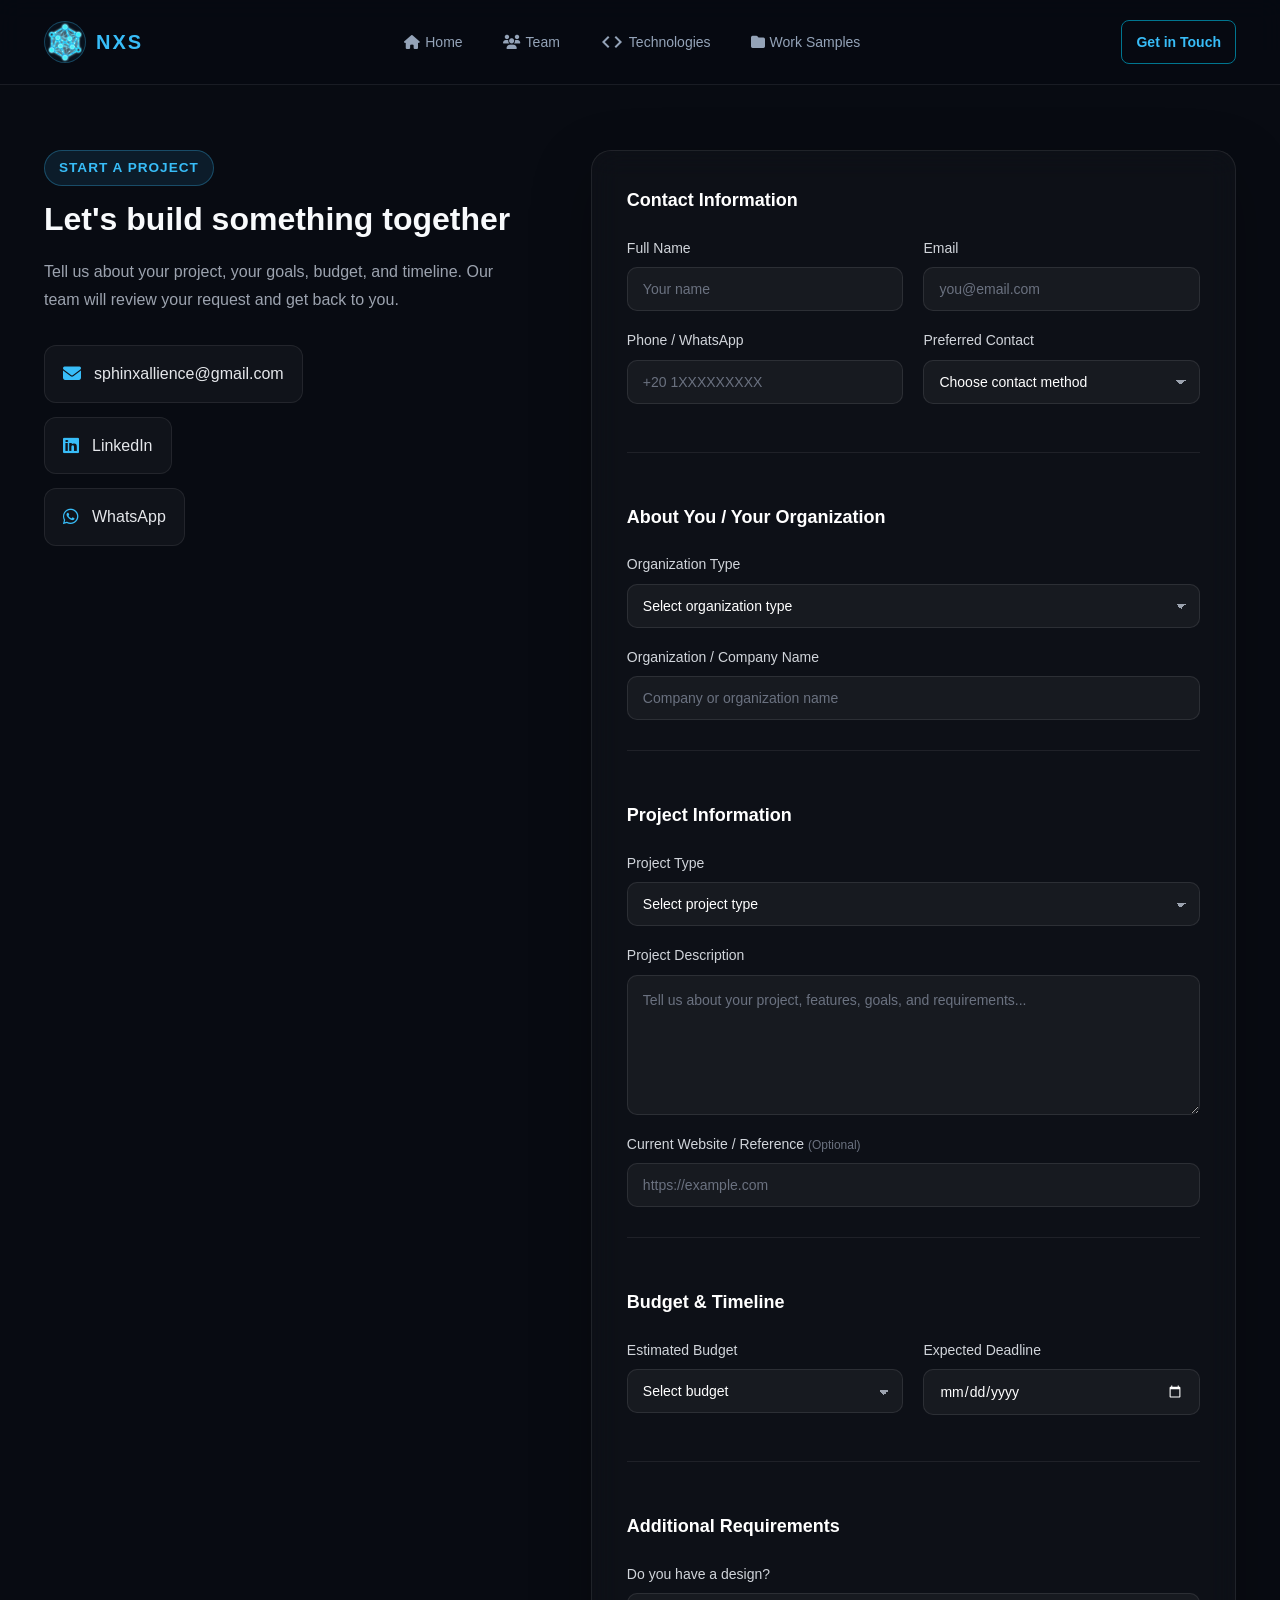
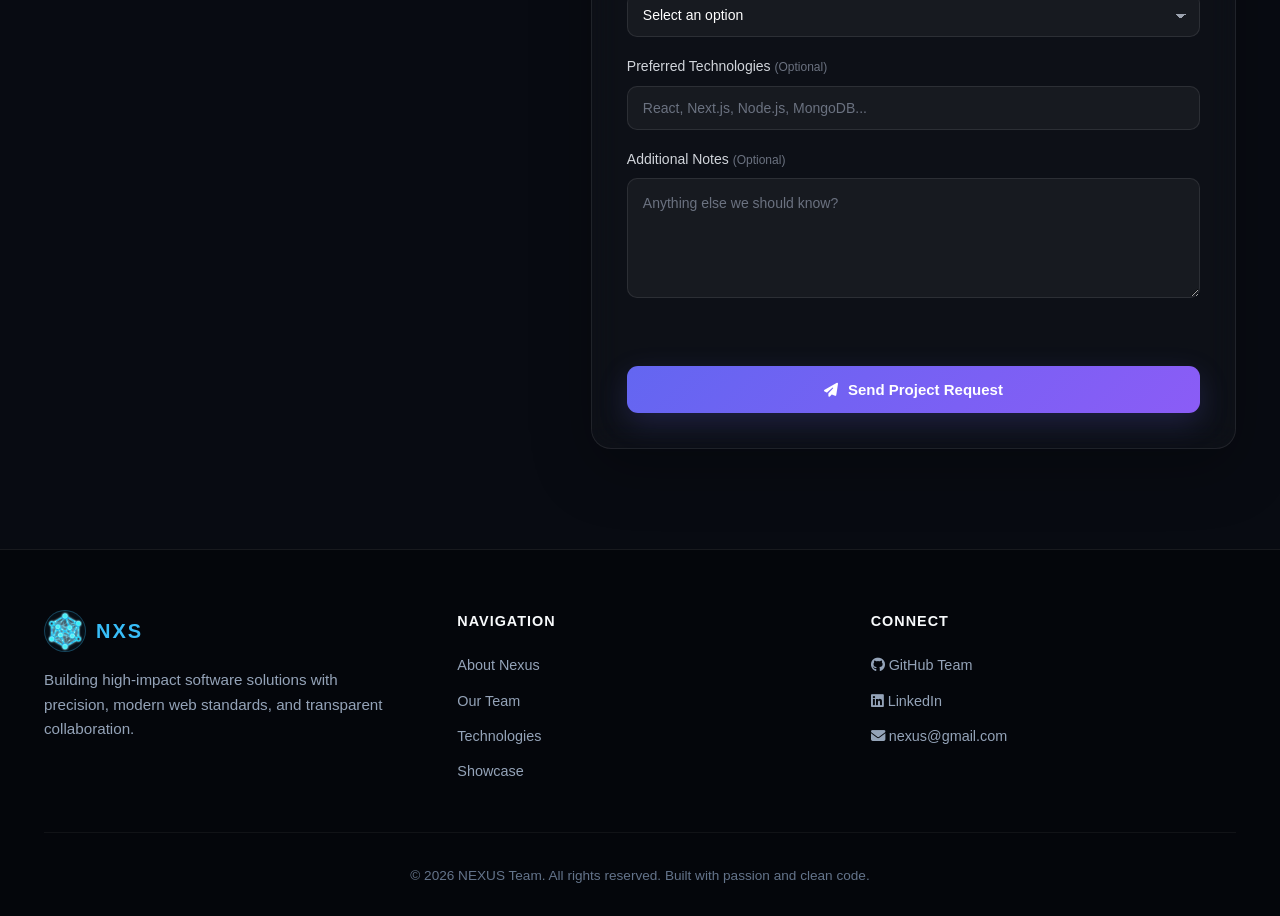
==== contact.html @ 924bac59 "Add files via upload" ====
<!DOCTYPE html>
<html lang="en">

<head>
  <meta name="description"
    content="NEXUS is a full-stack web development team building scalable web applications, modern websites, management systems, and intuitive digital experiences.">

  <meta name="keywords"
    content="NEXUS, web development, full stack, web applications, websites, JavaScript, React, Node.js, software development">

  <meta name="author" content="NEXUS Team">

  <meta name="robots" content="index, follow">

  <meta name="theme-color" content="#080b12">

  <meta property="og:type" content="website">
  <meta property="og:title" content="NEXUS — Full Stack Web Development Team">
  <meta property="og:description"
    content="We build scalable web applications, modern websites, management systems, and intuitive digital experiences.">
  <meta property="og:image" content="./logo.png">
  <meta property="og:url" content="https://your-domain.com">
  <meta property="og:site_name" content="NEXUS">

  <meta name="twitter:card" content="summary_large_image">
  <meta name="twitter:title" content="NEXUS — Full Stack Web Development Team">
  <meta name="twitter:description"
    content="We build scalable web applications, modern websites, management systems, and intuitive digital experiences.">
  <meta name="twitter:image" content="./logo.png">

  <title>NEXUS | Deal With Us</title>
  <link rel="stylesheet" href="https://cdnjs.cloudflare.com/ajax/libs/font-awesome/6.4.0/css/all.min.css">
  <link rel="stylesheet" href="./style.css">
  <link rel="icon" href="./logo.png">
  <link rel="stylesheet"
    href="https://fonts.googleapis.com/css2?family=Material+Symbols+Outlined:opsz,wght,FILL,GRAD@24,400,0,0&icon_names=code" />
</head>

<body>
  <header>
    <div class="container nav-container">

      <div class="logo">
        <img src="logo.png" alt="NEXUS" class="logo-img">
        <span>NXS</span>
      </div>

      <button class="menu-toggle" aria-label="Toggle navigation">
        <i class="fa-solid fa-bars"></i>
      </button>

      <nav class="nav-links">

        <a href="./index.html">
          <i class="fa-solid fa-house"></i>
          Home
        </a>

        <a href="./index.html#team">
          <i class="fa-solid fa-users"></i>
          Team
        </a>

        <a href="./index.html#tech">
          <span class="material-symbols-outlined">code</span>
          Technologies
        </a>

        <a href="./portfolio.html">
          <i class="fa-solid fa-folder"></i>
          Work Samples
        </a>

      </nav>

      <a href="./contact.html" class="cta-btn-nav">
        Get in Touch
      </a>

    </div>
  </header>

  <section class="contact" id="contact">
    <div class="container">

      <div class="contact-grid">

        <div class="contact-info">

          <span class="section-tag">Start a Project</span>

          <h2 class="section-title">
            Let's build something together
          </h2>

          <p class="contact-description">
            Tell us about your project, your goals, budget, and timeline.
            Our team will review your request and get back to you.
          </p>

          <div class="contact-links">

            <a href="sphinxallience@gmail.com" class="contact-pill">
              <i class="fa-solid fa-envelope"></i>
              <span>sphinxallience@gmail.com</span>
            </a>

            <a href="https://www.linkedin.com/company/nexus-dev" target="_blank" rel="noopener noreferrer"
              class="contact-pill">
              <i class="fa-brands fa-linkedin"></i>
              <span>LinkedIn</span>
            </a>

            <a href="https://wa.me/201XXXXXXXXX" target="_blank" rel="noopener noreferrer" class="contact-pill">
              <i class="fa-brands fa-whatsapp"></i>
              <span>WhatsApp</span>
            </a>

          </div>

        </div>


        <!-- Project Request Form -->
        <div class="contact-form-wrapper">

          <form class="contact-form">

            <div class="form-section">

              <h3>Contact Information</h3>

              <div class="form-row">

                <div class="form-group">
                  <label for="name">
                    Full Name
                  </label>

                  <input type="text" id="name" name="name" placeholder="Your name" required>
                </div>


                <div class="form-group">
                  <label for="email">
                    Email
                  </label>

                  <input type="email" id="email" name="email" placeholder="you@email.com" required>
                </div>

              </div>


              <div class="form-row">

                <div class="form-group">

                  <label for="phone">
                    Phone / WhatsApp
                  </label>

                  <input type="tel" id="phone" name="phone" placeholder="+20 1XXXXXXXXX" required>

                </div>


                <div class="form-group">

                  <label for="preferred-contact">
                    Preferred Contact
                  </label>

                  <select id="preferred-contact" name="preferred_contact" required>

                    <option value="" disabled selected>
                      Choose contact method
                    </option>

                    <option value="email">
                      Email
                    </option>

                    <option value="whatsapp">
                      WhatsApp
                    </option>

                    <option value="phone">
                      Phone Call
                    </option>

                  </select>

                </div>

              </div>

            </div>



            <div class="form-section">

              <h3>About You / Your Organization</h3>

              <div class="form-group">

                <label for="organization-type">
                  Organization Type
                </label>

                <select id="organization-type" name="organization_type" required>

                  <option value="" disabled selected>
                    Select organization type
                  </option>

                  <option value="individual">
                    Individual
                  </option>

                  <option value="startup">
                    Startup
                  </option>

                  <option value="small-business">
                    Small Business
                  </option>

                  <option value="company">
                    Company
                  </option>

                  <option value="organization">
                    Organization
                  </option>

                  <option value="educational">
                    Educational Institution
                  </option>

                  <option value="other">
                    Other
                  </option>

                </select>

              </div>


              <div class="form-group">

                <label for="organization-name">
                  Organization / Company Name
                </label>

                <input type="text" id="organization-name" name="organization_name"
                  placeholder="Company or organization name">

              </div>

            </div>


            <div class="form-section">

              <h3>Project Information</h3>

              <div class="form-group">

                <label for="project-type">
                  Project Type
                </label>

                <select id="project-type" name="project_type" required>

                  <option value="" disabled selected>
                    Select project type
                  </option>

                  <option value="website">
                    Website
                  </option>

                  <option value="web-app">
                    Web Application
                  </option>

                  <option value="ecommerce">
                    E-Commerce
                  </option>

                  <option value="dashboard">
                    Dashboard / Admin Panel
                  </option>

                  <option value="landing-page">
                    Landing Page
                  </option>

                  <option value="portfolio">
                    Portfolio
                  </option>

                  <option value="education-platform">
                    Educational Platform
                  </option>

                  <option value="custom-system">
                    Custom Management System
                  </option>

                  <option value="other">
                    Other
                  </option>

                </select>

              </div>


              <div class="form-group">

                <label for="project-description">
                  Project Description
                </label>

                <textarea id="project-description" name="project_description" rows="5"
                  placeholder="Tell us about your project, features, goals, and requirements..." required></textarea>

              </div>


              <div class="form-group">

                <label for="current-website">
                  Current Website / Reference
                  <span>(Optional)</span>
                </label>

                <input type="url" id="current-website" name="current_website" placeholder="https://example.com">

              </div>

            </div>
            <div class="form-section">

              <h3>Budget & Timeline</h3>

              <div class="form-row">

                <div class="form-group">

                  <label for="budget">
                    Estimated Budget
                  </label>

                  <select id="budget" name="budget" required>

                    <option value="" disabled selected>
                      Select budget
                    </option>

                    <option value="under-5000">
                      Less than 5,000 EGP
                    </option>

                    <option value="5000-10000">
                      5,000 - 10,000 EGP
                    </option>

                    <option value="10000-25000">
                      10,000 - 25,000 EGP
                    </option>

                    <option value="25000-50000">
                      25,000 - 50,000 EGP
                    </option>

                    <option value="50000-plus">
                      50,000+ EGP
                    </option>

                    <option value="not-sure">
                      I'm not sure yet
                    </option>

                  </select>

                </div>


                <div class="form-group">

                  <label for="deadline">
                    Expected Deadline
                  </label>

                  <input type="date" id="deadline" name="deadline" required>

                </div>

              </div>

            </div>



            <div class="form-section">

              <h3>Additional Requirements</h3>

              <div class="form-group">

                <label for="design-status">
                  Do you have a design?
                </label>

                <select id="design-status" name="design_status">
                  <option value="" disabled selected>
                    Select an option
                  </option>

                  <option value="yes">
                    Yes, I have a complete design
                  </option>

                  <option value="partial">
                    I have a partial design
                  </option>

                  <option value="reference">
                    I only have references
                  </option>

                  <option value="no">
                    No, I need NEXUS to design it
                  </option>

                </select>

              </div>


              <div class="form-group">

                <label for="technologies">
                  Preferred Technologies
                  <span>(Optional)</span>
                </label>

                <input type="text" id="technologies" name="technologies"
                  placeholder="React, Next.js, Node.js, MongoDB...">

              </div>


              <div class="form-group">

                <label for="additional-notes">
                  Additional Notes
                  <span>(Optional)</span>
                </label>

                <textarea id="additional-notes" name="additional_notes" rows="4"
                  placeholder="Anything else we should know?"></textarea>

              </div>

            </div>


            <button type="submit" class="submit-btn">
              <i class="fa-solid fa-paper-plane"></i>
              Send Project Request
            </button>

          </form>

        </div>

      </div>

    </div>
  </section>
  <footer>
    <div class="container">
      <div class="footer-grid">
        <div class="footer-brand">
          <a href="#" class="logo">
            <img src="logo.png" alt="NEXUS" class="logo-img">
            <span>NXS</span>
          </a>
          <p>Building high-impact software solutions with precision, modern web standards, and transparent
            collaboration.</p>
        </div>
        <div>
          <h4 class="footer-title">Navigation</h4>
          <ul class="footer-links">
            <li><a href="./index.html#about">About Nexus</a></li>
            <li><a href="./index.html#team">Our Team</a></li>
            <li><a href="./index.html#tech">Technologies</a></li>
            <li><a href="./portfolio.html">Showcase</a></li>
          </ul>
        </div>
        <div>
          <h4 class="footer-title">Connect</h4>
          <ul class="footer-links">
            <li><a href="#"><i class="fa-brands fa-github" target="_blank"></i> GitHub Team</a></li>
            <li><a href="#"><i class="fa-brands fa-linkedin" target="_blank"></i> LinkedIn</a></li>
            <li><a href="nexus@gmail.com" target="_blank"><i class="fa-solid fa-envelope"></i> nexus@gmail.com</a></li>
          </ul>
        </div>
      </div>
      <div class="footer-bottom">
        <p>&copy; 2026 NEXUS Team. All rights reserved. Built with passion and clean code.</p>
      </div>
    </div>
  </footer>
  <script src="/scripts/index.js"></script>

</body>

</html>
---- style.css ----
* {
    box-sizing: border-box;
    margin: 0;
    padding: 0;
    transition: all 0.3s ease-in-out;
    user-select: none;
    -webkit-user-select: none;
    -moz-user-select: none;
    -ms-user-select: none;
}

html {
    scroll-behavior: smooth;
}

body {
    background-color: #070a12;
    color: #f8fafc;
    font-family: Arial, sans-serif;
    position: relative;
    line-height: 1.6;
    overflow-x: hidden;
}

::-webkit-scrollbar {
    width: 8px;
}

::-webkit-scrollbar-track {
    background: #080b12;
}

::-webkit-scrollbar-thumb {
    background: linear-gradient(180deg, #6366f1, #8b5cf6);
    border-radius: 10px;
}

::-webkit-scrollbar-thumb:hover {
    background: linear-gradient(180deg, #818cf8, #a78bfa);
}

.container {
    max-width: 1240px;
    margin: 0 auto;
    padding: 0 1.5rem;
}

.section-tag {
    display: inline-block;
    padding: 6px 14px;
    font-size: 0.85rem;
    font-weight: 600;
    text-transform: uppercase;
    letter-spacing: 1px;
    color: #38bdf8;
    background: rgba(56, 189, 248, 0.1);
    border: 1px solid rgba(56, 189, 248, 0.3);
    border-radius: 50px;
    margin-bottom: 15px;
}

.section-title {
    font-size: 2rem;
    font-weight: 700;
    margin-bottom: 10px;
}

.section-subtitle {
    color: #94a3b8;
    font-size: 1.05rem;
    max-width: 650px;
    margin-bottom: 3rem;
}


/*  Header  */
header {
    position: fixed;
    top: 0;
    left: 0;
    width: 100%;
    z-index: 1000;
    background: rgba(7, 10, 18, 0.85);
    border-bottom: 1px solid rgba(255, 255, 255, 0.08);
    backdrop-filter: blur(12px);
    -webkit-backdrop-filter: blur(12px);
    transition: all 0.3s ease;
}

/* .navbar {
    display: flex;
    justify-content: space-between;
    align-items: center;
    padding: 20px 50px;
} */

.nav-container {
    display: flex;
    justify-content: space-between;
    align-items: center;
    padding: 1.25rem 1.5rem;
    gap: 1rem;
}

.logo {
    display: flex;
    align-items: center;
    gap: 10px;
    font-weight: 800;
    color: #38bdf8;
    text-decoration: none;
    font-size: 1.25rem;
    flex-shrink: 0;
    letter-spacing: 2px;
}

.logo-img {
    width: 42px;
    height: 42px;
    border-radius: 50%;
    object-fit: cover;
    border: 1.5px solid rgba(56, 189, 248, 0.3);
    background: rgba(56, 189, 248, 0.05);
    transition: transform 0.3s ease, box-shadow 0.3s ease;
}

.logo:hover .logo-img {
    box-shadow: 0 0 20px rgba(56, 189, 248, 0.25);
}

.nav-links {
    display: flex;
    align-items: center;
    gap: 20px;
    list-style: none;
    margin: 0;
    padding: 0;
    font-size: 14px;
}

.nav-links a {
    color: #94a3b8;
    text-decoration: none;
    padding: 10px;
    overflow: hidden;
    position: relative;
    transition: color 0.5s ease-in-out;
    display: flex;
    justify-content: center;
    align-items: center;
    gap: 5px;
    white-space: nowrap;
    font-weight: 500;
}

.nav-links a::after {
    content: "";
    position: absolute;
    left: -100%;
    bottom: 0;
    height: 1px;
    width: 50%;
    background: #38bdf8;
    transition: left 0.5s ease-in-out;
}

.nav-links a::before {
    content: "";
    position: absolute;
    right: -100%;
    bottom: 0;
    height: 1px;
    width: 50%;
    background: #38bdf8;
    transition: right 0.5s ease-in-out;
}

.nav-links a:hover::before {
    right: 0;
}

.nav-links a:hover::after {
    left: 0;
}

.nav-links a:hover {
    color: #38bdf8;
}

.cta-btn-nav {
    padding: 10px 14px;
    border-radius: 8px;
    text-decoration: none;
    font-weight: 600;
    border: 1px solid #00758f;
    background: transparent;
    color: #38bdf8;
    font-size: 14px;
    white-space: nowrap;
    transition: all 0.3s ease;
}

.cta-btn-nav:hover {
    background: #38bdf8;
    color: #070a12;
}

.menu-toggle {
    display: none;
    border: none;
    outline: none;
    background: transparent;
    color: #38bdf8;
    font-size: 24px;
    cursor: pointer;
    padding: 8px;
    transition: transform 0.3s ease;
}

.menu-toggle:hover {
    transform: scale(1.1);
}

.scrolled-nav {
    background: rgba(15, 23, 42, 0.9) !important;
    backdrop-filter: blur(12px);
    -webkit-backdrop-filter: blur(12px);
    box-shadow: 0 4px 20px rgba(0, 0, 0, 0.2);
}


/*  Hero  */
.hero {
    padding: 160px 1.5rem 80px 1.5rem;
    text-align: center;
    position: relative;
}

.hero-section {
    height: 100vh;
    display: flex;
    justify-content: center;
    align-items: center;
    text-align: center;
    padding: 0 20px;
}

.hero-badge {
    display: inline-flex;
    align-items: center;
    gap: 8px;
    background: rgba(255, 255, 255, 0.03);
    border: 1px solid rgba(255, 255, 255, 0.08);
    padding: 8px 16px;
    border-radius: 30px;
    font-size: 0.85rem;
    color: #94a3b8;
}

.hero-badge .pulse {
    width: 8px;
    height: 8px;
    background-color: #10b981;
    border-radius: 50%;
}

.hero h1,
.hero-content h1 {
    font-size: 3rem;
    font-weight: 700;
    margin: 1.5rem 0;
    line-height: 1.2;
    color: #fff;
}

.hero p,
.hero-content p {
    font-size: 1.1rem;
    color: #94a3b8;
    max-width: 700px;
    margin: 0 auto 2.5rem;
}

.hero-actions {
    display: flex;
    justify-content: center;
    gap: 1.2rem;
    margin-bottom: 4rem;
    flex-wrap: wrap;
}

.btn-primary,
.btn-secondary {
    padding: 0.9rem 2rem;
    border-radius: 10px;
    font-weight: 600;
    text-decoration: none;
    display: inline-flex;
    align-items: center;
    gap: 10px;
    cursor: pointer;
}

.btn-primary {
    background: #38bdf8;
    color: #070a12;
    border: 1px solid #00758f;
}

.btn-primary:hover {
    background: #00758f;
    color: #00758f;
    border: 1px solid #00758f;
}

.btn-secondary {
    color: #f8fafc;
    border: 1px solid rgba(255, 255, 255, 0.08);
    background: transparent;
}

.btn-secondary:hover {
    background: rgba(255, 255, 255, 0.05);
    border-color: rgba(255, 255, 255, 0.2);
}

.hero-stats {
    display: flex;
    justify-content: space-around;
    align-items: center;
    flex-wrap: wrap;
    background: rgba(17, 24, 39, 0.65);
    border: 1px solid rgba(255, 255, 255, 0.08);
    border-radius: 16px;
    padding: 10px;
    width: 90% !important;
    margin: 0 auto;
}

.stat-item h3 {
    font-size: 2.2rem;
    color: #38bdf8;
}

.stat-item p {
    color: #94a3b8;
    font-size: 0.9rem;
    margin-top: 4px;
}


/* About  */
.about {
    padding: 80px 0;
}

.about-section {
    padding: 80px 20px;
}

.about-grid {
    display: grid;
    grid-template-columns: repeat(auto-fit, minmax(320px, 1fr));
    gap: 4rem;
    align-items: center;
}

.about-description {
    color: #94a3b8;
    font-size: 1.05rem;
}

.feature-list {
    list-style: none;
    margin-top: 1.5rem;
}

.feature-item {
    display: flex;
    align-items: flex-start;
    gap: 12px;
    margin-bottom: 1.2rem;
    color: #94a3b8;
}

.feature-item i {
    color: #38bdf8;
    margin-top: 4px;
}

.about-card {
    background: rgba(17, 24, 39, 0.65);
    border: 1px solid rgba(255, 255, 255, 0.08);
    border-radius: 20px;
    padding: 2.5rem;
    position: relative;
    overflow: hidden;
}

.about-card::before {
    content: '';
    position: absolute;
    top: 0;
    left: 0;
    width: 100%;
    height: 2px;
    background: #6366f1;
}

.about-card-title {
    margin-bottom: 1rem;
    color: #f8fafc;
    font-size: 1.3rem;
}

.about-card-text {
    color: #94a3b8;
    font-size: 0.95rem;
    margin-bottom: 1.5rem;
}

.about-card-footer {
    display: flex;
    gap: 10px;
    align-items: center;
}

.philosophy-dot {
    width: 10px;
    height: 10px;
    background: #38bdf8;
    border-radius: 50%;
}

.philosophy-text {
    font-family: 'JetBrains Mono', monospace;
    font-size: 0.85rem;
    color: #38bdf8;
}

.timeline-container {
    position: relative;
    max-width: 100%;
    margin: 0 auto;
    padding-left: 30px;
}

.timeline-container h3 {
    color: #fff;
    margin-bottom: 20px;
    font-size: 1.3rem;
}

.timeline-container::before {
    content: '';
    position: absolute;
    left: 10px;
    top: 0;
    height: 100%;
    width: 2px;
    background: rgba(255, 255, 255, 0.2);
}

.timeline-item {
    position: relative;
    margin-bottom: 30px;
    display: flex;
    align-items: center;
    gap: 20px;
    opacity: 0;
    transform: scale(0.9) translateY(20px);
    transition: all 0.6s cubic-bezier(0.175, 0.885, 0.32, 1.275);
}

.timeline-item.show-element {
    opacity: 1;
    transform: scale(1) translateY(0);
}

.timeline-year {
    font-weight: bold;
    color: #fff;
    min-width: 110px;
    text-align: right;
}

.timeline-dot {
    width: 12px;
    height: 12px;
    background: #6366f1;
    border: 2px solid #fff;
    border-radius: 50%;
    position: absolute;
    left: -25px;
    z-index: 2;
}

.timeline-card {
    background: rgba(30, 27, 75, 0.7);
    border: 1px solid rgba(255, 255, 255, 0.1);
    padding: 15px 25px;
    border-radius: 8px;
    color: #fff;
    flex-grow: 1;
    box-shadow: 0 4px 20px rgba(0, 0, 0, 0.3);
}


/* Team Section */
.team {
    padding: 80px 0;
    background: rgba(255, 255, 255, 0.01);
}

.team-grid {
    display: grid;
    grid-template-columns: repeat(auto-fill, minmax(300px, 1fr));
    gap: 2rem;
}

.member-card {
    background: rgba(17, 24, 39, 0.65);
    border: 1px solid rgba(255, 255, 255, 0.08);
    border-radius: 20px;
    padding: 2rem;
    display: flex;
    flex-direction: column;
    justify-content: space-between;
}

.member-card:hover {
    transform: translateY(-8px);
    border-color: rgba(56, 189, 248, 0.3);
    box-shadow: 0 12px 30px rgba(0, 0, 0, 0.5);
}

.member-header {
    display: flex;
    align-items: center;
    gap: 1.2rem;
    margin-bottom: 1.5rem;
}

.avatar-initials {
    width: 50px;
    height: 50px;
    border-radius: 12px;
    background: linear-gradient(135deg, rgba(56, 189, 248, 0.2), rgba(99, 102, 241, 0.2));
    border: 1px solid rgba(56, 189, 248, 0.3);
    display: flex;
    align-items: center;
    justify-content: center;
    font-size: 1.2rem;
    font-weight: 700;
    color: #38bdf8;
}

.avatar-reem {
    color: #6366f1;
}

.avatar-Hoda {
    color: #a855f7;
}

.member-info h3 {
    font-size: 1.25rem;
    color: #f8fafc;
}

.role-badge {
    display: inline-block;
    color: #06b6d4;
    background: rgba(6, 182, 212, 0.1);
    padding: 0.15rem 0.6rem;
    border-radius: 6px;
    font-size: 0.8rem;
    margin-top: 4px;
}

.badge-reem {
    color: #6366f1;
    background: rgba(99, 102, 241, 0.1);
}

.badge-Hoda {
    color: #a855f7;
    background: rgba(168, 85, 247, 0.1);
}

.member-bio {
    color: #94a3b8;
    font-size: 0.92rem;
    margin-bottom: 1.5rem;
}

.tech-tags {
    display: flex;
    flex-wrap: wrap;
    gap: 0.4rem;
    margin-bottom: 1.5rem;
}

.tag-pill {
    font-family: 'JetBrains Mono', monospace;
    font-size: 0.75rem;
    background: rgba(255, 255, 255, 0.05);
    color: #94a3b8;
    padding: 0.25rem 0.6rem;
    border-radius: 6px;
    border: 1px solid rgba(255, 255, 255, 0.03);
}

.member-footer {
    display: flex;
    justify-content: space-between;
    align-items: center;
    padding-top: 1rem;
    border-top: 1px solid rgba(255, 255, 255, 0.08);
}

.social-links {
    display: flex;
    gap: 0.8rem;
}

.social-links a {
    color: #64748b;
    font-size: 1.1rem;
}

.social-links a:hover {
    color: #38bdf8;
}


/* Technologies */
.tech-stack {
    padding: 80px 0;
}

.tech-categories {
    display: grid;
    grid-template-columns: repeat(auto-fit, minmax(280px, 1fr));
    gap: 2rem;
}

.tech-card {
    background: rgba(17, 24, 39, 0.65);
    border: 1px solid rgba(255, 255, 255, 0.08);
    border-radius: 20px;
    padding: 2rem;
}

.tech-card h3 {
    font-size: 1.1rem;
    margin-bottom: 1.5rem;
    display: flex;
    align-items: center;
    gap: 10px;
}

.tech-card h3 i {
    color: #38bdf8;
}

.stack-list {
    display: flex;
    flex-direction: column;
    gap: 1rem;
}

.stack-item {
    display: flex;
    align-items: center;
    justify-content: space-between;
    padding: 0.6rem 0.8rem;
    background: rgba(255, 255, 255, 0.02);
    border-radius: 8px;
    border: 1px solid rgba(255, 255, 255, 0.03);
}

.stack-name {
    display: flex;
    align-items: center;
    gap: 10px;
    font-size: 0.9rem;
    font-weight: 500;
}

.icon-html { color: #e34f26; }
.icon-css { color: #1572b6; }
.icon-js { color: #f7df1e; }
.icon-php { color: #777bb4; }
.icon-laravel { color: #ff2d20; }
.icon-db { color: #00758f; }
.icon-git { color: #f05032; }
.icon-cloud { color: #ffffff; }
.icon-figma { color: #f24e1e; }

.stack-level {
    font-family: 'JetBrains Mono', monospace;
    font-size: 0.75rem;
    color: #38bdf8;
}

.skills-box {
    background: rgba(15, 23, 42, 0.8);
    border: 1px solid rgba(255, 255, 255, 0.1);
    padding: 25px;
    border-radius: 12px;
    margin-bottom: 40px;
    opacity: 0;
    transform: scale(0.95);
    transition: all 0.7s ease-out;
}

.skills-box h3 {
    color: #fff;
    margin-bottom: 15px;
}

.skills-box.show-element {
    opacity: 1;
    transform: scale(1);
}

.skill-bar-item {
    margin-bottom: 15px;
}

.skill-info {
    display: flex;
    justify-content: space-between;
    color: #fff;
    margin-bottom: 5px;
    font-size: 14px;
}

.progress-line {
    width: 100%;
    height: 8px;
    background: rgba(255, 255, 255, 0.1);
    border-radius: 10px;
    overflow: hidden;
}

.progress-line span {
    display: block;
    height: 100%;
    width: 0;
    border-radius: 10px;
    transition: width 1.2s ease-in-out;
}

.progress-html { background-color: #ff5722; }
.progress-css { background-color: #03a9f4; }
.progress-js { background-color: #ffeb3b; }


/* Projects  */
.projects {
    padding: 80px 0;
    background: rgba(255, 255, 255, 0.01);
    margin-top: 50px;
}

.projects-container {
    display: grid;
    grid-template-columns: repeat(auto-fit, minmax(300px, 1fr));
    gap: 2rem;
    overflow: hidden; 
}

.project-card {
    background: #111827;
    border-radius: 16px;
    border: 1px solid rgba(255, 255, 255, 0.08);
    display: flex;
    flex-direction: column;
    overflow: hidden;
    opacity: 0;
    transform: translateY(40px);
    animation: fadeInOrder 0.8s ease forwards;
}

.project-card:nth-child(1) { animation-delay: 0.2s; }
.project-card:nth-child(2) { animation-delay: 0.4s; }
.project-card:nth-child(3) { animation-delay: 0.6s; }
.project-card:nth-child(4) { animation-delay: 0.8s; }
.project-card:nth-child(5) { animation-delay: 1.0s; }

@keyframes fadeInOrder {
    to {
        opacity: 1;
        transform: translateY(0);
    }
}

.project-card:hover {
    transform: translateY(-6px);
    border-color: rgba(56, 189, 248, 0.3);
    box-shadow: 0 10px 30px rgba(56, 189, 248, 0.1);
}

.project-img {
    width: 100%;
    aspect-ratio: 16 / 9;
    overflow: hidden;
}

.project-img img {
    width: 100%;
    height: 100%;
    object-fit: cover;
    transition: transform 0.5s ease;
}

.project-card:hover .project-img img {
    transform: scale(1.05);
}

.project-content {
    padding: 1.5rem;
    display: flex;
    flex-direction: column;
    flex-grow: 1;
}

.project-content h3 {
    font-size: 1.25rem;
    font-weight: 600;
    margin-bottom: 10px;
}

.project-content p {
    color: #94a3b8;
    font-size: 0.9rem;
    margin-bottom: 20px;
    flex-grow: 1;
}

.tags {
    display: flex;
    flex-wrap: wrap;
    gap: 0.4rem;
    margin-bottom: 1.5rem;
}

.tags span {
    font-family: 'JetBrains Mono', monospace;
    font-size: 0.75rem;
    background: rgba(255, 255, 255, 0.05);
    color: #94a3b8;
    padding: 0.25rem 0.6rem;
    border-radius: 6px;
    border: 1px solid rgba(255, 255, 255, 0.03);
}

.card-footer {
    display: flex;
    justify-content: space-between;
    align-items: center;
    padding-top: 1rem;
    border-top: 1px solid rgba(255, 255, 255, 0.08);
}

.live-demo {
    color: #38bdf8;
    text-decoration: none;
    font-size: 0.85rem;
    font-weight: 600;
    display: flex;
    align-items: center;
    gap: 6px;
    transition: color 0.2s;
}

.live-demo:hover {
    color: #5eead4;
}

.author {
    color: #64748b;
    font-size: 0.8rem;
    display: flex;
    align-items: center;
    gap: 6px;
}

.projects main {
    min-height: 100px;
    width: 100%;
    margin: 40px auto;
    display: flex;
    flex-direction: column;
    justify-content: center;
    align-items: center;
}

.search {
    width: 100%;
}

main form {
    display: flex;
    width: 100%;
    justify-content: center;
    align-items: center;
    gap: 10px;
    flex-wrap: wrap;
}

.search form input {
    width: 80%;
    outline: none;
    height: 50px;
    padding: 13px 15px;
    color: #ffffff;
    font-family: inherit;
    font-size: 14px;
    background: rgba(255, 255, 255, 0.045);
    border: 1px solid rgba(255, 255, 255, 0.09);
    border-radius: 10px;
    transition: border-color 0.25s ease, background 0.25s ease, box-shadow 0.25s ease;
}

.search button {
    padding: 10px;
    outline: none;
    border-radius: 8px;
    background: linear-gradient(135deg, #6366f1, #8b5cf6);
    border: none;
    height: 50px;
    color: #fff;
    cursor: pointer;
    width: 12%;
    display: flex;
    justify-content: center;
    align-items: center;
    gap: 5px;
}

.search input:focus {
    background: rgba(255, 255, 255, 0.065);
    border-color: rgba(255, 255, 255, 0.3);
    box-shadow: 0 0 0 3px rgba(255, 255, 255, 0.04);
}

.search button:hover {
    color: #fff;
    background: rgba(255, 255, 255, 0.06);
}

.search button i {
    font-size: 15px;
}

.filters {
    display: flex;
    justify-content: center;
    align-items: center;
    gap: 10px;
    margin: 35px auto 45px;
    padding: 6px;
    width: fit-content;
    background: rgba(255, 255, 255, 0.035);
    border: 1px solid rgba(255, 255, 255, 0.08);
    border-radius: 14px;
    backdrop-filter: blur(12px);
}

.filter-btn {
    border: none;
    outline: none;
    cursor: pointer;
    padding: 11px 22px;
    color: #9ca3af;
    background: transparent;
    border-radius: 10px;
    font-size: 14px;
    font-weight: 600;
    font-family: inherit;
    transition: all 0.3s ease;
}

.filter-btn:hover {
    color: #fff;
    background: rgba(255, 255, 255, 0.06);
}

.filter-btn.active {
    color: #fff;
    background: linear-gradient(135deg, #6366f1, #8b5cf6);
    box-shadow: 0 6px 20px rgba(99, 102, 241, 0.25);
}

.filter-btn:active {
    transform: scale(0.96);
}


/* Contact  */
.contact {
    padding: 100px 0;
    background: #080b12;
    margin-top: 50px;
}

.contact-grid {
    display: grid;
    grid-template-columns: 0.85fr 1.15fr;
    gap: 70px;
    align-items: start;
}

.contact-info {
    position: sticky;
    top: 110px;
}

.contact-info .section-tag {
    display: inline-block;
    margin-bottom: 15px;
}

.contact-info .section-title {
    margin-bottom: 20px;
    line-height: 1.15;
}

.contact-description {
    color: #9ca3af;
    font-size: 16px;
    line-height: 1.8;
    max-width: 520px;
    margin-bottom: 30px;
}

.contact-links {
    display: flex;
    flex-direction: column;
    gap: 14px;
    max-width: 380px;
}

.contact-pill {
    display: flex;
    align-items: center;
    gap: 13px;
    padding: 15px 18px;
    color: #e5e7eb;
    text-decoration: none;
    background: rgba(255, 255, 255, 0.035);
    border: 1px solid rgba(255, 255, 255, 0.08);
    border-radius: 12px;
    transition: all 0.3s ease;
    width: fit-content;
}

.contact-pill i {
    font-size: 18px;
    color: #38bdf8;
}

.contact-pill:hover {
    transform: translateX(5px);
    border-color: rgba(255, 255, 255, 0.2);
    background: rgba(255, 255, 255, 0.07);
}

.contact-form-wrapper {
    padding: 35px;
    background: rgba(255, 255, 255, 0.025);
    border: 1px solid rgba(255, 255, 255, 0.08);
    border-radius: 20px;
    box-shadow: 0 20px 60px rgba(0, 0, 0, 0.25);
    backdrop-filter: blur(15px);
}

.form-section {
    padding-bottom: 30px;
    margin-bottom: 30px;
    border-bottom: 1px solid rgba(255, 255, 255, 0.07);
}

.form-section:last-of-type {
    border-bottom: none;
    margin-bottom: 10px;
}

.form-section h3 {
    margin: 0 0 22px;
    color: #ffffff;
    font-size: 18px;
    font-weight: 600;
}

.contact-form {
    display: flex;
    flex-direction: column;
    gap: 1.25rem;
}

.contact-form .form-row {
    display: flex;
    gap: 1.25rem;
    width: 100%;
}

.form-row {
    display: grid;
    grid-template-columns: repeat(2, 1fr);
    gap: 18px;
}

.contact-form .form-row .form-group {
    flex: 1;
    min-width: 0;
}

.form-group {
    display: flex;
    flex-direction: column;
    gap: 8px;
    margin-bottom: 18px;
}

.form-group:last-child {
    margin-bottom: 0;
}

.form-group label {
    color: #d1d5db;
    font-size: 14px;
    font-weight: 500;
}

.form-group label span {
    color: #6b7280;
    font-size: 12px;
    font-weight: 400;
}

.form-group input,
.form-group select,
.form-group textarea {
    width: 100%;
    box-sizing: border-box;
    padding: 13px 15px;
    color: #ffffff;
    font-family: inherit;
    font-size: 14px;
    background: rgba(255, 255, 255, 0.045);
    border: 1px solid rgba(255, 255, 255, 0.09);
    border-radius: 10px;
    outline: none;
    transition: border-color 0.25s ease, background 0.25s ease, box-shadow 0.25s ease;
}

.form-group input::placeholder,
.form-group textarea::placeholder {
    color: #6b7280;
}

.form-group input:focus,
.form-group select:focus,
.form-group textarea:focus {
    background: rgba(255, 255, 255, 0.065);
    border-color: rgba(255, 255, 255, 0.3);
    box-shadow: 0 0 0 3px rgba(255, 255, 255, 0.04);
}

.form-group select {
    cursor: pointer;
    appearance: none;
    background-image: linear-gradient(45deg, transparent 50%, #9ca3af 50%), linear-gradient(135deg, #9ca3af 50%, transparent 50%);
    background-position: calc(100% - 18px) 52%, calc(100% - 13px) 52%;
    background-size: 5px 5px, 5px 5px;
    background-repeat: no-repeat;
}

.form-group select option {
    color: #ffffff;
    background: #111827;
}

.form-group textarea {
    min-height: 120px;
    resize: vertical;
    line-height: 1.6;
}

.form-group input[type="date"] {
    color-scheme: dark;
}

.submit-btn {
    width: 100%;
    display: flex;
    justify-content: center;
    align-items: center;
    gap: 10px;
    padding: 15px 20px;
    color: #ffffff;
    background: linear-gradient(135deg, #6366f1, #8b5cf6);
    border: none;
    border-radius: 11px;
    font-family: inherit;
    font-size: 15px;
    font-weight: 600;
    cursor: pointer;
    box-shadow: 0 10px 30px rgba(99, 102, 241, 0.2);
    transition: transform 0.25s ease, box-shadow 0.25s ease, opacity 0.25s ease;
    margin-top: 0.5rem;
}

.submit-btn:hover {
    transform: translateY(-2px);
    box-shadow: 0 15px 35px rgba(99, 102, 241, 0.3);
}

.submit-btn:active {
    transform: translateY(0);
}

.submit-btn i {
    font-size: 14px;
}


/*Footer */
footer {
    border-top: 1px solid rgba(255, 255, 255, 0.08);
    padding: 60px 0 30px;
    background: #04060b;
}

.footer-grid {
    display: grid;
    grid-template-columns: repeat(auto-fit, minmax(200px, 1fr));
    gap: 3rem;
    margin-bottom: 3rem;
}

.footer-brand p {
    color: #94a3b8;
    margin-top: 1rem;
    font-size: 0.95rem;
    max-width: 350px;
}

.footer-title {
    font-size: 0.9rem;
    font-weight: 700;
    text-transform: uppercase;
    letter-spacing: 1px;
    margin-bottom: 1.2rem;
}

.footer-links {
    list-style: none;
    display: flex;
    flex-direction: column;
    gap: 0.6rem;
}

.footer-links a {
    color: #94a3b8;
    text-decoration: none;
    font-size: 0.9rem;
}

.footer-links a:hover {
    color: #38bdf8;
}

.footer-bottom {
    text-align: center;
    padding-top: 2rem;
    border-top: 1px solid rgba(255, 255, 255, 0.05);
    color: #64748b;
    font-size: 0.85rem;
}


/* Animations */
.reveal-element {
    opacity: 0;
    transform: translateY(40px);
    transition: opacity 0.8s ease-out, transform 0.8s ease-out;
    will-change: opacity, transform;
}

.reveal-element.show {
    opacity: 1;
    transform: translateY(0);
}


/*  Responsive */
@media (max-width: 1000px) {
    .contact-grid {
        grid-template-columns: 1fr;
        gap: 45px;
    }

    .contact-info {
        position: static;
    }

    .contact-description {
        max-width: 700px;
    }

    .contact-links {
        max-width: 500px;
    }
}

@media (max-width: 950px) {
    /* .nav-links {
        gap: 10px;
    }

    .nav-links a {
        padding: 8px;
        font-size: 13px;
    }

    .cta-btn-nav {
        padding: 9px 12px;
        font-size: 13px;
    }
}

@media (max-width: 768px) {
    .navbar {
        padding: 20px;
    }

    .nav-container {
        padding: 0.9rem 1rem;
        position: relative;
        flex-direction: column;
        align-items: center;
        text-align: center;
    }

    .logo-img {
        width: 38px;
        height: 38px;
    }

    .logo {
        font-size: 1.1rem;
    }

    .menu-toggle {
        display: block;
        margin-left: auto;
    }

    .cta-btn-nav {
        display: none;
    }

    .nav-links {
        position: absolute;
        top: 100%;
        left: 0;
        width: 100%;
        display: none;
        flex-direction: column;
        align-items: stretch;
        gap: 4px;
        padding: 12px;
        box-sizing: border-box;
        background: rgba(7, 10, 18, 0.97);
        border-top: 1px solid rgba(255, 255, 255, 0.05);
        border-bottom: 1px solid rgba(255, 255, 255, 0.08);
        backdrop-filter: blur(15px);
        -webkit-backdrop-filter: blur(15px);
    }

    .nav-links.active {
        display: flex;
    }

    .nav-links a {
        width: 100%;
        box-sizing: border-box;
        justify-content: flex-start;
        padding: 13px 15px;
        font-size: 14px;
        border-radius: 6px;
    }

    .nav-links a:hover {
        background: rgba(56, 189, 248, 0.05);
    }

    .nav-links a::before,
    .nav-links a::after {
        display: none;
    } */

    .hero {
        padding: 170px 1rem 60px 1rem;
    }
}

@media (max-width: 700px) {
    .contact {
        padding: 70px 0;
    }

    .contact-form-wrapper {
        padding: 24px 20px;
        border-radius: 16px;
    }

    .form-row {
        grid-template-columns: 1fr;
        gap: 0;
    }

    .form-section {
        padding-bottom: 24px;
        margin-bottom: 24px;
    }

    .form-section h3 {
        font-size: 17px;
    }
}

@media (max-width: 640px) {
    .contact-form .form-row {
        flex-direction: column;
        gap: 1.25rem;
    }
}

@media (max-width: 500px) {
    .filters {
        width: 90%;
        justify-content: space-between;
    }

    .filter-btn {
        flex: 1;
        padding: 10px 12px;
        font-size: 13px;
    }
}

@media (max-width: 480px) {
    .contact {
        padding: 60px 0;
    }

    .contact-form-wrapper {
        padding: 20px 15px;
    }

    .contact-pill {
        padding: 13px 14px;
        font-size: 13px;
    }

    .form-group input,
    .form-group select,
    .form-group textarea {
        padding: 12px;
        font-size: 13px;
    }

    .submit-btn {
        padding: 14px;
        font-size: 14px;
        background: #00758f !important;
    }
}
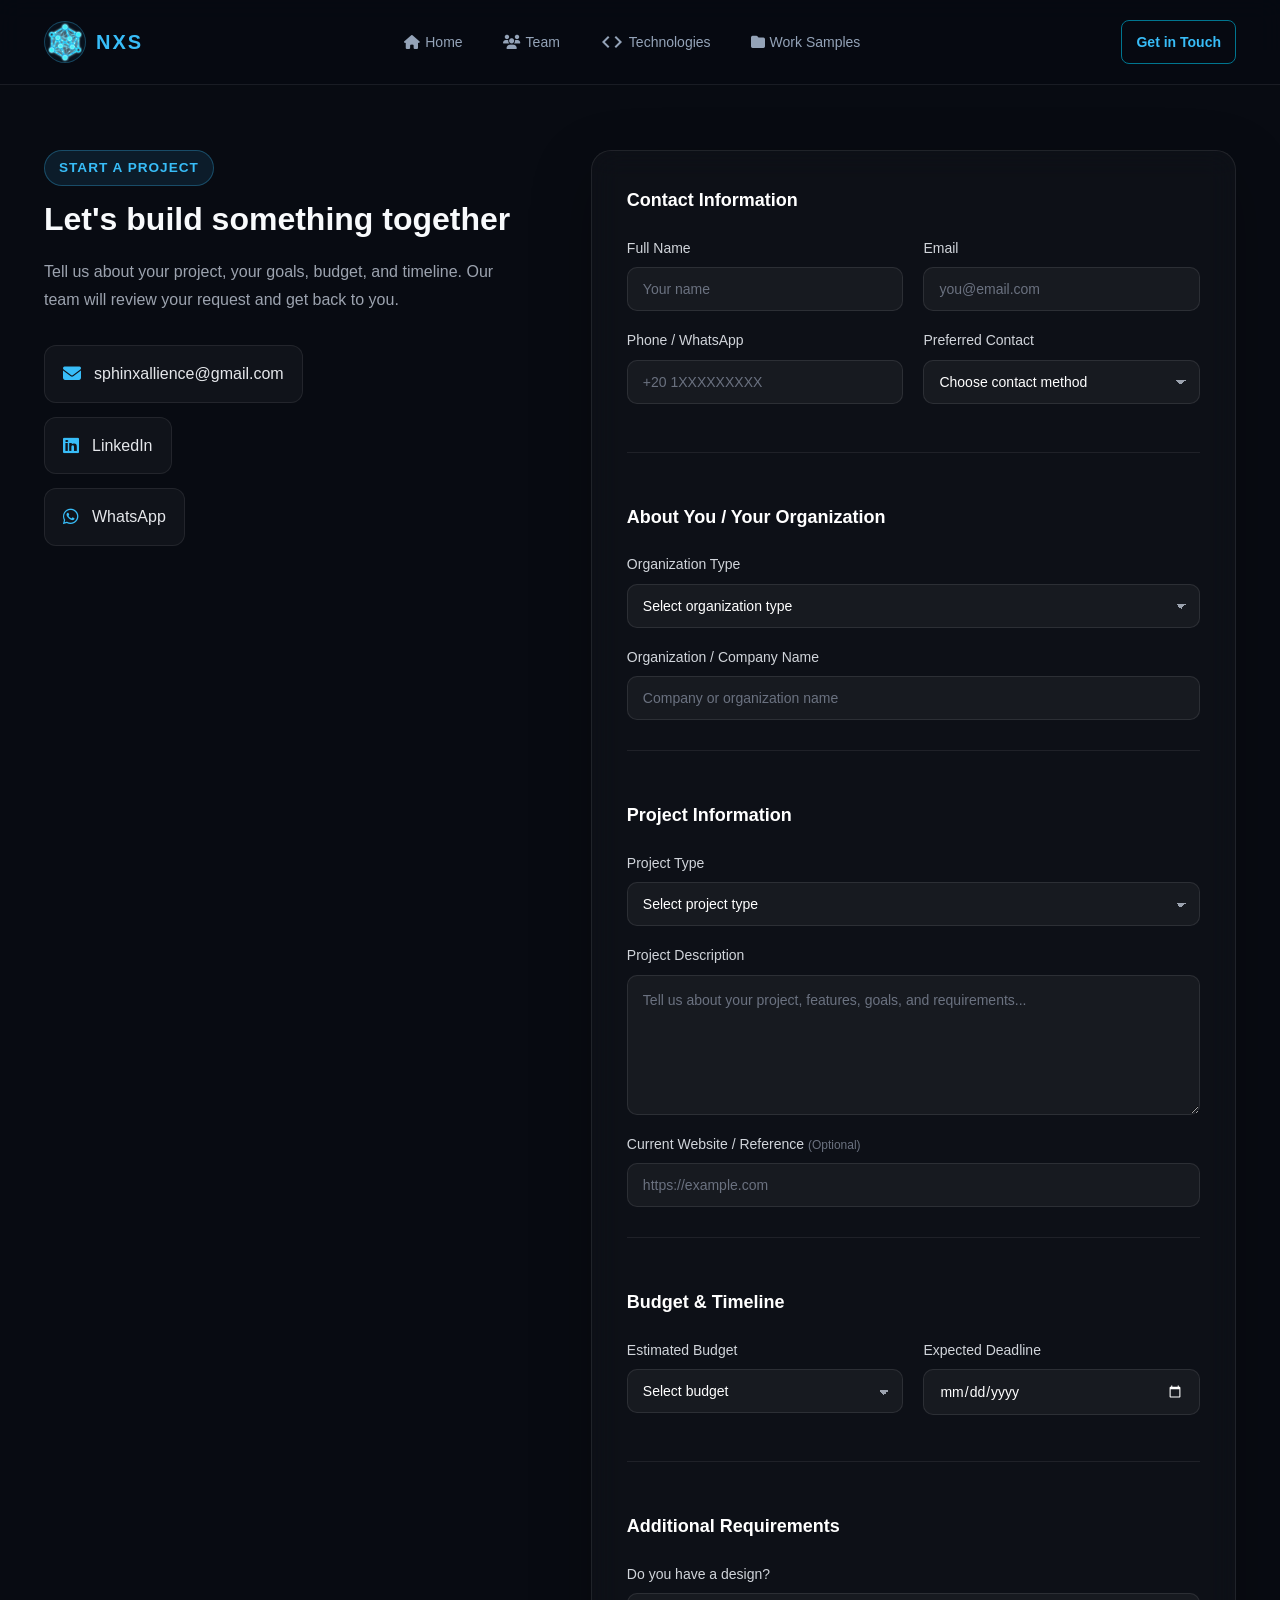
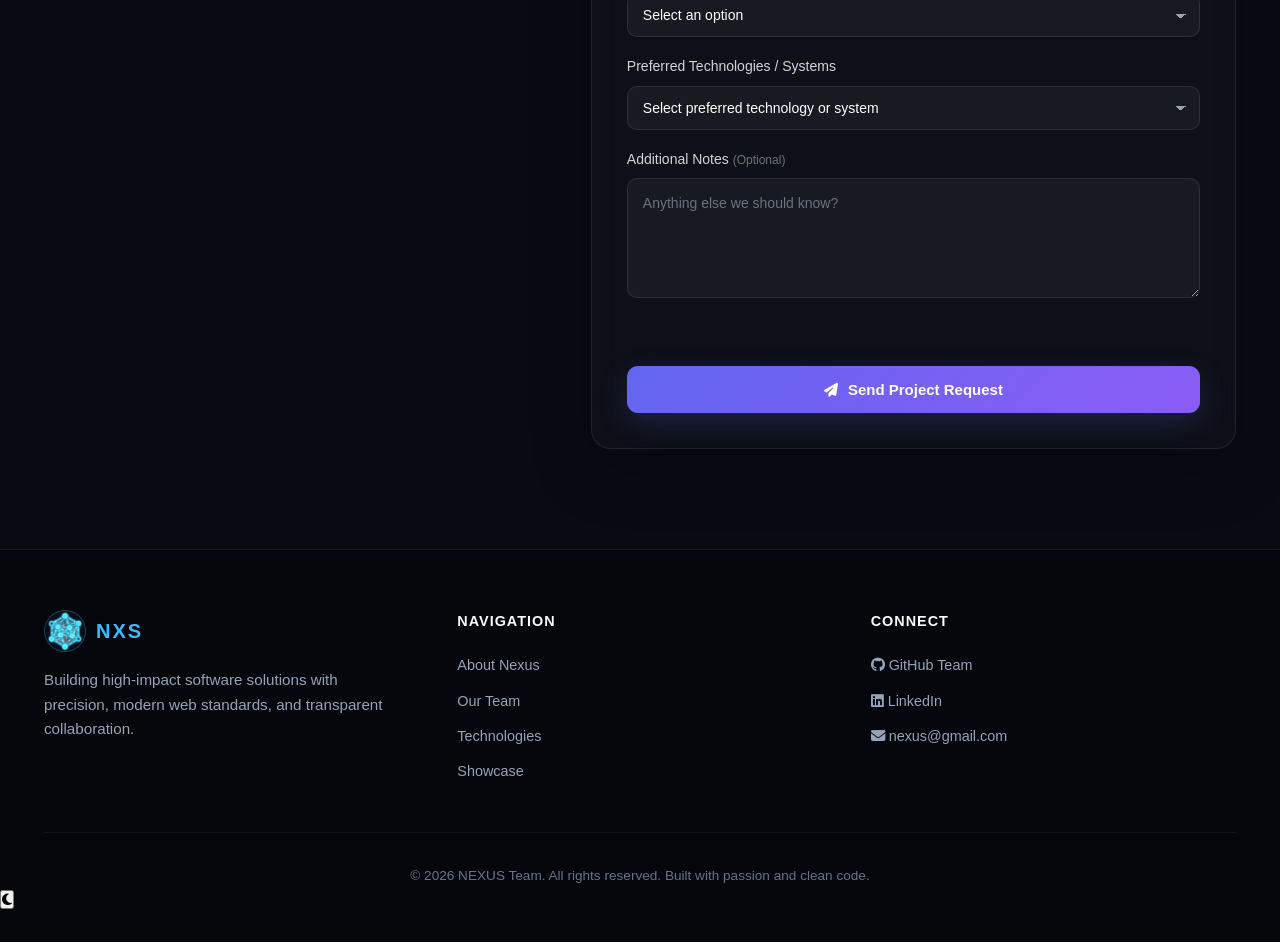
==== commit 9a25eb0f: "contact.html" ====
--- a/contact.html
+++ b/contact.html
@@ -18,7 +18,7 @@
   <meta property="og:title" content="NEXUS — Full Stack Web Development Team">
   <meta property="og:description"
     content="We build scalable web applications, modern websites, management systems, and intuitive digital experiences.">
-  <meta property="og:image" content="./logo.png">
+  <meta property="og:image" content="logo.png">
   <meta property="og:url" content="https://your-domain.com">
   <meta property="og:site_name" content="NEXUS">
 
@@ -26,12 +26,12 @@
   <meta name="twitter:title" content="NEXUS — Full Stack Web Development Team">
   <meta name="twitter:description"
     content="We build scalable web applications, modern websites, management systems, and intuitive digital experiences.">
-  <meta name="twitter:image" content="./logo.png">
+  <meta name="twitter:image" content="logo.png">
 
   <title>NEXUS | Deal With Us</title>
   <link rel="stylesheet" href="https://cdnjs.cloudflare.com/ajax/libs/font-awesome/6.4.0/css/all.min.css">
-  <link rel="stylesheet" href="./style.css">
-  <link rel="icon" href="./logo.png">
+  <link rel="stylesheet" href="style.css">
+  <link rel="icon" href="logo.png">
   <link rel="stylesheet"
     href="https://fonts.googleapis.com/css2?family=Material+Symbols+Outlined:opsz,wght,FILL,GRAD@24,400,0,0&icon_names=code" />
 </head>
@@ -51,36 +51,36 @@
 
       <nav class="nav-links">
 
-        <a href="./index.html">
+        <a href="index.html">
           <i class="fa-solid fa-house"></i>
           Home
         </a>
 
-        <a href="./index.html#team">
+        <a href="index.html#team">
           <i class="fa-solid fa-users"></i>
           Team
         </a>
 
-        <a href="./index.html#tech">
+        <a href="index.html#tech">
           <span class="material-symbols-outlined">code</span>
           Technologies
         </a>
 
-        <a href="./portfolio.html">
+        <a href="portfolio.html">
           <i class="fa-solid fa-folder"></i>
           Work Samples
         </a>
 
       </nav>
 
-      <a href="./contact.html" class="cta-btn-nav">
+      <a href="contact.html" class="cta-btn-nav">
         Get in Touch
       </a>
 
     </div>
   </header>
 
-  <section class="contact" id="contact">
+  <section class="contact reveal-element" id="contact">
     <div class="container">
 
       <div class="contact-grid">
@@ -100,7 +100,7 @@
 
           <div class="contact-links">
 
-            <a href="sphinxallience@gmail.com" class="contact-pill">
+            <a href="mailto:sphinxallience@gmail.com" class="contact-pill">
               <i class="fa-solid fa-envelope"></i>
               <span>sphinxallience@gmail.com</span>
             </a>
@@ -119,8 +119,6 @@
           </div>
 
         </div>
-
-
         <!-- Project Request Form -->
         <div class="contact-form-wrapper">
 
@@ -139,8 +137,6 @@
 
                   <input type="text" id="name" name="name" placeholder="Your name" required>
                 </div>
-
-
                 <div class="form-group">
                   <label for="email">
                     Email
@@ -150,8 +146,6 @@
                 </div>
 
               </div>
-
-
               <div class="form-row">
 
                 <div class="form-group">
@@ -163,8 +157,6 @@
                   <input type="tel" id="phone" name="phone" placeholder="+20 1XXXXXXXXX" required>
 
                 </div>
-
-
                 <div class="form-group">
 
                   <label for="preferred-contact">
@@ -196,9 +188,6 @@
               </div>
 
             </div>
-
-
-
             <div class="form-section">
 
               <h3>About You / Your Organization</h3>
@@ -246,8 +235,6 @@
                 </select>
 
               </div>
-
-
               <div class="form-group">
 
                 <label for="organization-name">
@@ -260,8 +247,6 @@
               </div>
 
             </div>
-
-
             <div class="form-section">
 
               <h3>Project Information</h3>
@@ -317,8 +302,6 @@
                 </select>
 
               </div>
-
-
               <div class="form-group">
 
                 <label for="project-description">
@@ -329,8 +312,6 @@
                   placeholder="Tell us about your project, features, goals, and requirements..." required></textarea>
 
               </div>
-
-
               <div class="form-group">
 
                 <label for="current-website">
@@ -389,7 +370,6 @@
 
                 </div>
 
-
                 <div class="form-group">
 
                   <label for="deadline">
@@ -403,9 +383,6 @@
               </div>
 
             </div>
-
-
-
             <div class="form-section">
 
               <h3>Additional Requirements</h3>
@@ -417,6 +394,7 @@
                 </label>
 
                 <select id="design-status" name="design_status">
+
                   <option value="" disabled selected>
                     Select an option
                   </option>
@@ -436,21 +414,37 @@
                   <option value="no">
                     No, I need NEXUS to design it
                   </option>
-
                 </select>
-
-              </div>
-
-
+              </div>
               <div class="form-group">
 
                 <label for="technologies">
-                  Preferred Technologies
-                  <span>(Optional)</span>
-                </label>
-
-                <input type="text" id="technologies" name="technologies"
-                  placeholder="React, Next.js, Node.js, MongoDB...">
+                  Preferred Technologies / Systems
+                </label>
+
+                <select id="technologies" name="technologies" required>
+
+                  <option value="" disabled selected>
+                    Select preferred technology or system
+                  </option>
+
+                  <option value="sass-advanced-css">
+                    Sass / Advanced CSS Design
+                  </option>
+
+                  <option value="erp-systems">
+                    ERP Systems & Business Dashboards
+                  </option>
+
+                  <option value="fullstack-laravel">
+                    Full-Stack Web Apps (PHP / Laravel)
+                  </option>
+
+                  <option value="custom-web-app">
+                    Custom Web Application
+                  </option>
+
+                </select>
 
               </div>
 
@@ -497,18 +491,19 @@
         <div>
           <h4 class="footer-title">Navigation</h4>
           <ul class="footer-links">
-            <li><a href="./index.html#about">About Nexus</a></li>
-            <li><a href="./index.html#team">Our Team</a></li>
-            <li><a href="./index.html#tech">Technologies</a></li>
-            <li><a href="./portfolio.html">Showcase</a></li>
+            <li><a href="index.html#about">About Nexus</a></li>
+            <li><a href="index.html#team">Our Team</a></li>
+            <li><a href="index.html#tech">Technologies</a></li>
+            <li><a href="portfolio.html">Showcase</a></li>
           </ul>
         </div>
         <div>
           <h4 class="footer-title">Connect</h4>
           <ul class="footer-links">
-            <li><a href="#"><i class="fa-brands fa-github" target="_blank"></i> GitHub Team</a></li>
-            <li><a href="#"><i class="fa-brands fa-linkedin" target="_blank"></i> LinkedIn</a></li>
-            <li><a href="nexus@gmail.com" target="_blank"><i class="fa-solid fa-envelope"></i> nexus@gmail.com</a></li>
+            <li><a href="https://github.com" target="_blank"><i class="fa-brands fa-github"></i> GitHub Team</a></li>
+            <li><a href="https://www.linkedin.com/company/nexus-dev" target="_blank"><i
+                  class="fa-brands fa-linkedin"></i> LinkedIn</a></li>
+            <li><a href="mailto:nexus@gmail.com"><i class="fa-solid fa-envelope"></i> nexus@gmail.com</a></li>
           </ul>
         </div>
       </div>
@@ -516,9 +511,12 @@
         <p>&copy; 2026 NEXUS Team. All rights reserved. Built with passion and clean code.</p>
       </div>
     </div>
+    <button id="theme-toggle" class="floating-theme-btn" aria-label="Toggle theme">
+      <i class="fa-solid fa-moon" id="theme-icon"></i>
+    </button>
   </footer>
-  <script src="/scripts/index.js"></script>
+  <script src="index.js"></script>
 
 </body>
 
-</html>+</html>
